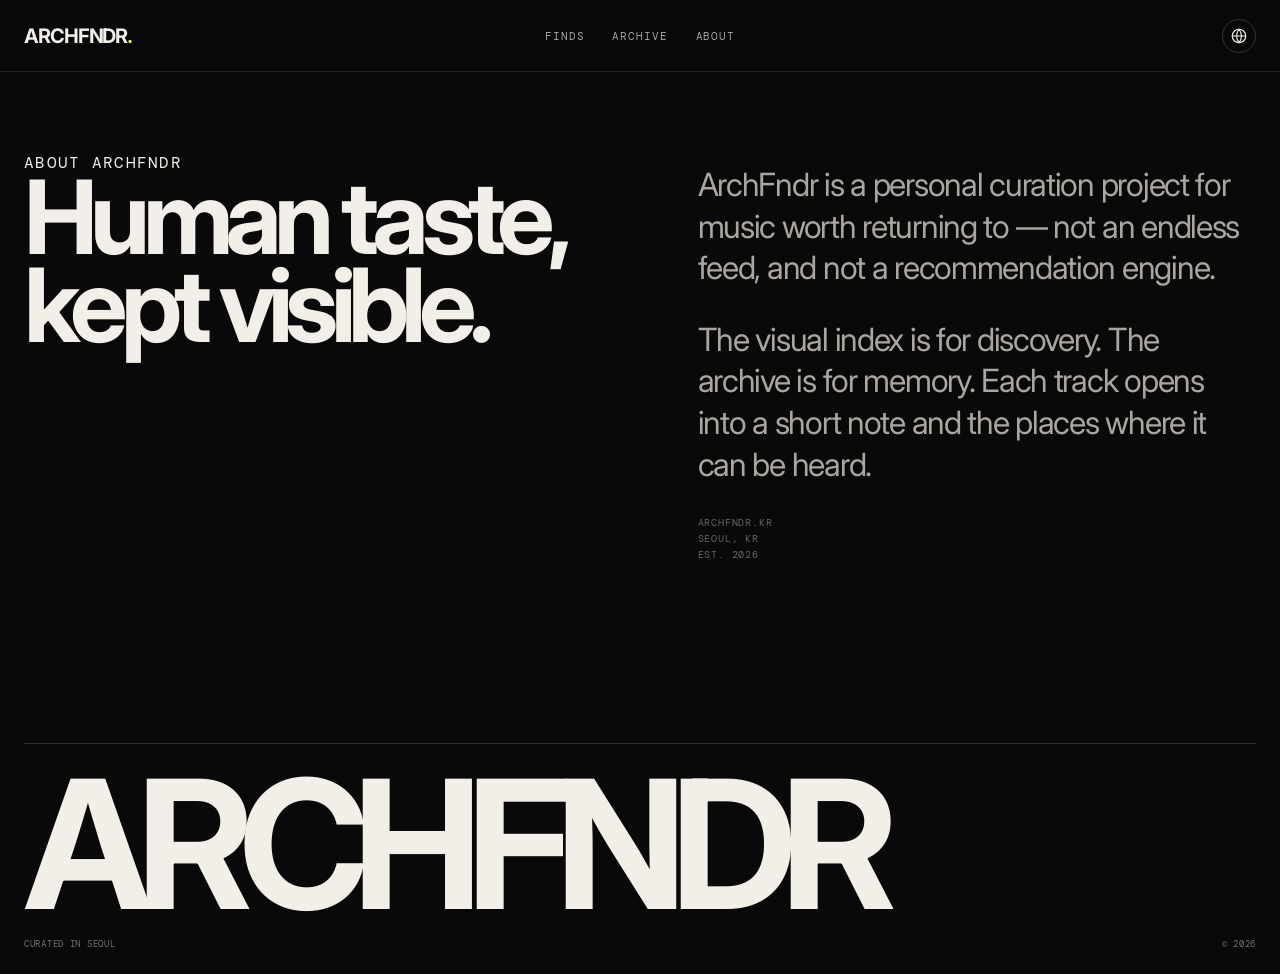
==== about/index.html @ dea7cc30 "Add About page to ArchFndr prototype" ====
<!DOCTYPE html>
<html lang="en">
<head>
  <meta charset="UTF-8">
  <meta name="viewport" content="width=device-width, initial-scale=1.0">
  <meta name="theme-color" content="#090909">
  <meta name="description" content="About ArchFndr.">
  <title>About — ArchFndr</title>
  <link rel="icon" href="/favicon.svg" type="image/svg+xml">
  <link rel="preconnect" href="https://fonts.googleapis.com">
  <link rel="preconnect" href="https://fonts.gstatic.com" crossorigin>
  <link href="https://fonts.googleapis.com/css2?family=DM+Mono:wght@300;400;500&family=Inter:wght@400;500;600;700&display=swap" rel="stylesheet">
  <link rel="stylesheet" href="/style.css?v=20260901-3">
</head>
<body class="page-about" data-page="about">
  <header class="site-header">
    <a class="brand" href="/">ARCHFNDR<span>.</span></a>
    <nav class="main-nav" aria-label="Primary navigation">
      <a href="/finds/" data-en="FINDS" data-ko="발견">FINDS</a>
      <a href="/archive/" data-en="ARCHIVE" data-ko="아카이브">ARCHIVE</a>
      <a href="/about/" data-en="ABOUT" data-ko="소개">ABOUT</a>
    </nav>
    <div class="header-actions">
      <button class="lang-toggle" type="button" aria-label="한국어로 보기"><svg aria-hidden="true" viewBox="0 0 24 24" width="18" height="18" fill="none" stroke="currentColor" stroke-width="1.55" stroke-linecap="round" stroke-linejoin="round"><circle cx="12" cy="12" r="9"></circle><path d="M3 12h18M12 3a14 14 0 0 1 0 18M12 3a14 14 0 0 0 0 18"></path></svg></button>
      <button class="menu-toggle" type="button">MENU</button>
    </div>
  </header>
  <main class="shell about-layout">
    <div><span class="eyebrow" data-en="ABOUT ARCHFNDR" data-ko="ARCHFNDR 소개">ABOUT ARCHFNDR</span><h1 data-en="Human taste, kept visible." data-ko="사람의 취향을, 보이는 곳에.">Human taste, kept visible.</h1></div>
    <div class="about-text">
      <p data-en="ArchFndr is a personal curation project for music worth returning to — not an endless feed, and not a recommendation engine." data-ko="ArchFndr는 다시 돌아가 듣고 싶은 음악을 모으는 개인 큐레이션 프로젝트입니다. 끝없는 피드도, 추천 알고리즘도 아닙니다.">ArchFndr is a personal curation project for music worth returning to — not an endless feed, and not a recommendation engine.</p>
      <p data-en="The visual index is for discovery. The archive is for memory. Each track opens into a short note and the places where it can be heard." data-ko="비주얼 인덱스는 발견을 위한 곳이고, 아카이브는 기억을 위한 곳입니다. 각 곡을 열면 짧은 코멘트와 감상 링크가 나타납니다.">The visual index is for discovery. The archive is for memory. Each track opens into a short note and the places where it can be heard.</p>
      <p class="about-note">ARCHFNDR.KR<br>SEOUL, KR<br>EST. 2026</p>
    </div>
  </main>
  <footer class="site-footer shell"><div class="footer-mark">ARCHFNDR</div><div class="footer-meta"><span data-en="CURATED IN SEOUL" data-ko="서울에서 큐레이션">CURATED IN SEOUL</span><span>© <span id="year"></span></span></div></footer>
  <script src="/songs.js?v=20260901-3"></script>
  <script src="/script.js?v=20260901-3"></script>
</body>
</html>
---- style.css ----
@font-face{font-family:"ArchFndr Custom";src:url("/assets/fonts/archfndr-hero.woff2") format("woff2");font-style:normal;font-weight:400;font-display:swap}
:root{--bg:#090909;--fg:#f1efe8;--muted:#8e8b84;--line:#2b2b2b;--acid:#dfff4f;--shell:calc(100% - 48px)}
*{box-sizing:border-box}html{scroll-behavior:smooth}body{margin:0;background:var(--bg);color:var(--fg);font-family:Inter,Arial,sans-serif;-webkit-font-smoothing:antialiased}body.drawer-open{overflow:hidden}a{color:inherit;text-decoration:none}button{font:inherit}.shell{width:min(var(--shell),1600px);margin:0 auto}.site-header{height:72px;position:sticky;top:0;z-index:60;display:grid;grid-template-columns:1fr auto 1fr;align-items:center;padding:0 24px;border-bottom:1px solid rgba(255,255,255,.09);background:rgba(9,9,9,.88);backdrop-filter:blur(18px)}.brand{font-size:20px;font-weight:700;letter-spacing:-.055em}.brand span{color:var(--acid)}.main-nav{display:flex;gap:28px;font-family:"DM Mono",monospace;font-size:11px;letter-spacing:.08em}.main-nav a{opacity:.68}.main-nav a:hover,.main-nav a.active{opacity:1}.header-actions{justify-self:end;display:flex;align-items:center;gap:10px}.lang-toggle,.menu-toggle{height:34px;border:1px solid #343434;background:transparent;color:inherit;border-radius:999px;cursor:pointer}.lang-toggle{width:34px;display:grid;place-items:center;padding:0}.lang-toggle:hover,.menu-toggle:hover{border-color:#666}.menu-toggle{display:none;padding:0 12px;font-family:"DM Mono",monospace;font-size:10px}.micro,.section-kicker,.footer-meta,.eyebrow,.archive-number,.tag,.pagination{font-family:"DM Mono",monospace;letter-spacing:.08em;text-transform:uppercase}.home-hero{min-height:calc(100vh - 72px);padding:42px 0 34px;display:grid;grid-template-columns:minmax(0,1.12fr) minmax(360px,.62fr);gap:clamp(36px,7vw,120px);align-items:end}.hero-copy{align-self:stretch;display:flex;flex-direction:column;justify-content:flex-end;padding-bottom:8px}.hero-title{margin:0;display:flex;flex-direction:column;gap:.13em;font-family:"ArchFndr Custom",Inter,Arial,sans-serif;font-weight:400;font-size:clamp(62px,8.7vw,150px);letter-spacing:-.05em}.hero-title>span{display:block;line-height:1.02}.hero-bottom{margin-top:42px;display:flex;align-items:flex-end;justify-content:space-between;gap:30px;max-width:820px}.hero-bottom p{max-width:420px;margin:0;color:#a29f98;line-height:1.55;font-size:15px}.under-link{font-family:"DM Mono",monospace;font-size:10px;border-bottom:1px solid #555;padding-bottom:4px;white-space:nowrap}.featured-card{display:block;width:100%;padding:0;border:0;border-top:1px solid var(--line);background:transparent;color:inherit;text-align:left;cursor:pointer}.featured-cover{aspect-ratio:1;background:#151515 center/cover no-repeat}.featured-info{display:grid;grid-template-columns:1fr 1fr;gap:24px;padding:18px 0 0}.featured-info h2{font-size:34px;letter-spacing:-.05em;margin:7px 0 2px}.featured-info p{margin:0;color:#99958d}.micro{font-size:9px;color:#77746f}.featured-note{align-self:end!important;text-align:right;font-family:"DM Mono",monospace;font-size:11px}.home-preview{padding:130px 0 120px;border-top:1px solid var(--line)}.section-kicker{display:flex;justify-content:space-between;align-items:center;margin-bottom:26px;font-size:10px;color:#8b8984}.visual-grid{display:grid;grid-template-columns:repeat(3,minmax(0,1fr));gap:44px 18px}.visual-card{border:0;padding:0;background:transparent;color:inherit;text-align:left;cursor:pointer;min-width:0}.visual-art{aspect-ratio:1;overflow:hidden;background:#151515 center/cover no-repeat;position:relative}.visual-art::after{content:"";position:absolute;inset:0;border:1px solid rgba(255,255,255,.08);pointer-events:none}.visual-card:hover .visual-art{filter:brightness(.9)}.visual-meta{padding-top:12px;display:grid;grid-template-columns:1fr auto;gap:12px;align-items:start}.visual-meta h3{font-size:18px;line-height:1.12;margin:0 0 4px;letter-spacing:-.035em}.visual-meta p{margin:0;color:#85827c;font-size:13px}.visual-index{font-family:"DM Mono",monospace;font-size:9px;color:#696760;padding-top:3px}.tone-sand{background:linear-gradient(145deg,#85624b 0 30%,#d8bb8a 31% 56%,#442c28 57% 100%)}.tone-violet{background:radial-gradient(circle at 67% 36%,#e6b9ff 0 7%,transparent 7.5%),linear-gradient(140deg,#251426,#643f75 44%,#151515 45% 74%,#7e586f 75%)}.tone-blue{background:linear-gradient(155deg,#aecad8,#2a5267 44%,#111 45% 67%,#7ea1b2 68%)}.tone-green{background:radial-gradient(circle at 34% 30%,#d4eaa5 0 11%,transparent 12%),linear-gradient(145deg,#355b41,#111 50%,#9aaa77 51% 67%,#283a2e 68%)}.tone-orange{background:linear-gradient(140deg,#f27722 0 52%,#352017 53% 66%,#db9a69 67%)}.tone-grey{background:linear-gradient(135deg,#d5d5cf 0 48%,#73736d 49% 51%,#161616 52%)}
.page-shell{padding:56px 0 120px;min-height:calc(100vh - 72px)}.page-intro{display:grid;grid-template-columns:.55fr 1.45fr;gap:30px;align-items:end;padding-bottom:34px;border-bottom:1px solid var(--line);margin-bottom:34px}.page-intro .eyebrow{font-size:10px;color:#777}.page-intro h1{margin:0;font-size:clamp(58px,8vw,138px);line-height:.84;letter-spacing:-.075em;font-weight:600}.page-intro p{margin:14px 0 0;color:#8d8983;max-width:560px;line-height:1.5}.pagination{display:flex;justify-content:center;align-items:center;gap:7px;margin-top:58px;font-size:10px}.pagination button{border:1px solid #353535;color:#aaa;background:transparent;border-radius:99px;min-width:34px;height:34px;cursor:pointer}.pagination button.active,.pagination button:hover{background:var(--fg);color:var(--bg);border-color:var(--fg)}.pagination button:disabled{opacity:.25;cursor:default}
.site-footer{padding:30px 0 24px;border-top:1px solid var(--line)}.footer-mark{font-size:clamp(64px,14vw,220px);font-weight:700;line-height:.78;letter-spacing:-.085em;overflow:hidden}.footer-meta{display:flex;justify-content:space-between;margin-top:24px;font-size:9px;color:#74726d}
.track-drawer{position:fixed;inset:0;z-index:100;pointer-events:none;visibility:hidden}.track-drawer.open{pointer-events:auto;visibility:visible}.drawer-backdrop{position:absolute;inset:0;border:0;background:rgba(0,0,0,.58);opacity:0;transition:opacity .28s;cursor:default}.track-drawer.open .drawer-backdrop{opacity:1}.drawer-panel{position:absolute;right:0;top:0;height:100%;width:min(520px,92vw);background:#f0eee7;color:#111;transform:translateX(100%);transition:transform .34s cubic-bezier(.2,.7,.2,1);overflow:auto;padding:18px 22px 34px}.track-drawer.open .drawer-panel{transform:translateX(0)}.drawer-close{margin-left:auto;display:block;width:36px;height:36px;border:1px solid #bbb;border-radius:50%;background:transparent;font-size:22px;cursor:pointer}.drawer-cover{aspect-ratio:1;margin:44px 0 24px;background:#ccc center/cover no-repeat}.drawer-kicker{font-family:"DM Mono",monospace;font-size:9px;letter-spacing:.09em;color:#65635e}.drawer-title{font-size:48px;line-height:.92;letter-spacing:-.06em;margin:10px 0 4px}.drawer-artist{font-size:15px;margin:0;color:#5e5d58}.drawer-tags{display:flex;gap:6px;flex-wrap:wrap;margin:22px 0}.drawer-tags .tag{border:1px solid #999;border-radius:999px;padding:6px 9px;font-size:9px}.drawer-quote{font-size:25px;line-height:1.18;letter-spacing:-.035em;margin:32px 0 16px}.drawer-description{font-size:15px;line-height:1.6;color:#56534e}.drawer-links{display:grid;grid-template-columns:1fr;gap:7px;margin-top:34px}.drawer-links a{border-top:1px solid #aaa;padding:13px 0;display:flex;justify-content:space-between;font-family:"DM Mono",monospace;font-size:10px}.drawer-links a:last-child{border-bottom:1px solid #aaa}
.page-archive{--bg:#b3b3b3;--fg:#101010;--muted:#4a4a4a;--line:#7c7c7c;background:#b3b3b3;color:#101010}.page-archive .site-header{background:rgba(179,179,179,.9);border-color:rgba(0,0,0,.17)}.page-archive .brand span{color:#101010}.page-archive .lang-toggle,.page-archive .menu-toggle{border-color:#777}.archive-page{padding:42px 0 100px}.archive-head{display:flex;justify-content:space-between;align-items:end;padding-bottom:22px;border-bottom:1px solid #777}.archive-head h1{margin:0;font-size:clamp(54px,7vw,112px);letter-spacing:-.075em;line-height:.85}.archive-head p{margin:0;font-family:"DM Mono",monospace;font-size:9px;letter-spacing:.08em}.archive-list{border-bottom:1px solid #777}.archive-row{width:100%;display:grid;grid-template-columns:130px minmax(280px,1.4fr) 1fr 44px;gap:18px;align-items:center;padding:15px 2px;border:0;border-top:1px solid #777;background:transparent;color:inherit;text-align:left;cursor:pointer}.archive-row:first-child{border-top:0}.archive-row:hover{background:rgba(255,255,255,.16)}.archive-number{font-size:10px;letter-spacing:.12em}.archive-title{font-size:22px;font-weight:700;letter-spacing:-.045em}.archive-title small{display:block;margin-top:2px;font-size:11px;font-weight:400;color:#444;letter-spacing:0}.archive-tags{display:flex;gap:6px;flex-wrap:wrap}.archive-tags .tag{font-size:9px;padding:5px 9px;border:1px solid #666;border-radius:999px}.archive-arrow{font-size:21px;text-align:right}.page-archive .pagination button{border-color:#747474;color:#222}.page-archive .pagination button.active,.page-archive .pagination button:hover{background:#111;color:#eee;border-color:#111}.page-archive .site-footer{border-color:#777}.page-archive .footer-meta{color:#4e4e4e}
.about-layout{display:grid;grid-template-columns:1fr 1fr;gap:9vw;padding:80px 0 150px}.about-layout h1{font-size:clamp(64px,8vw,132px);line-height:.86;letter-spacing:-.075em;margin:0}.about-text{padding-top:12px}.about-text p{font-size:clamp(22px,2.5vw,36px);line-height:1.3;letter-spacing:-.04em;color:#aaa69f;margin:0 0 30px}.about-note{font-family:"DM Mono",monospace!important;font-size:10px!important;letter-spacing:.08em!important;line-height:1.6!important;color:#686660!important}
@media(max-width:1000px){.home-hero{grid-template-columns:1fr;min-height:auto}.featured-card{max-width:680px;margin:40px 0 0 auto}.visual-grid{grid-template-columns:repeat(2,1fr)}.page-intro{grid-template-columns:1fr}.about-layout{grid-template-columns:1fr;gap:50px}.archive-row{grid-template-columns:90px minmax(200px,1fr) .9fr 28px}}
@media(max-width:700px){:root{--shell:calc(100% - 30px)}.site-header{height:62px;grid-template-columns:1fr auto;padding:0 15px}.main-nav{display:none;position:absolute;left:0;right:0;top:62px;padding:20px 15px 24px;background:var(--bg);border-bottom:1px solid var(--line);flex-direction:column}.main-nav.open{display:flex}.menu-toggle{display:block}.home-hero{padding-top:30px;min-height:calc(100svh - 62px)}.hero-title{font-size:16vw;gap:.18em}.hero-title>span{line-height:1.02}.hero-bottom{align-items:flex-start;flex-direction:column;margin-top:34px}.featured-info{grid-template-columns:1fr}.featured-note{text-align:left}.home-preview{padding:90px 0 90px}.visual-grid{grid-template-columns:1fr;gap:38px}.page-shell{padding-top:38px}.page-intro h1{font-size:18vw}.archive-page{padding-top:32px}.archive-head{align-items:flex-start;flex-direction:column;gap:18px}.archive-row{grid-template-columns:54px 1fr 26px;padding:16px 0}.archive-tags{display:none}.archive-title{font-size:18px}.about-layout{padding-top:60px}.footer-mark{font-size:20vw}.drawer-panel{padding-left:16px;padding-right:16px}}
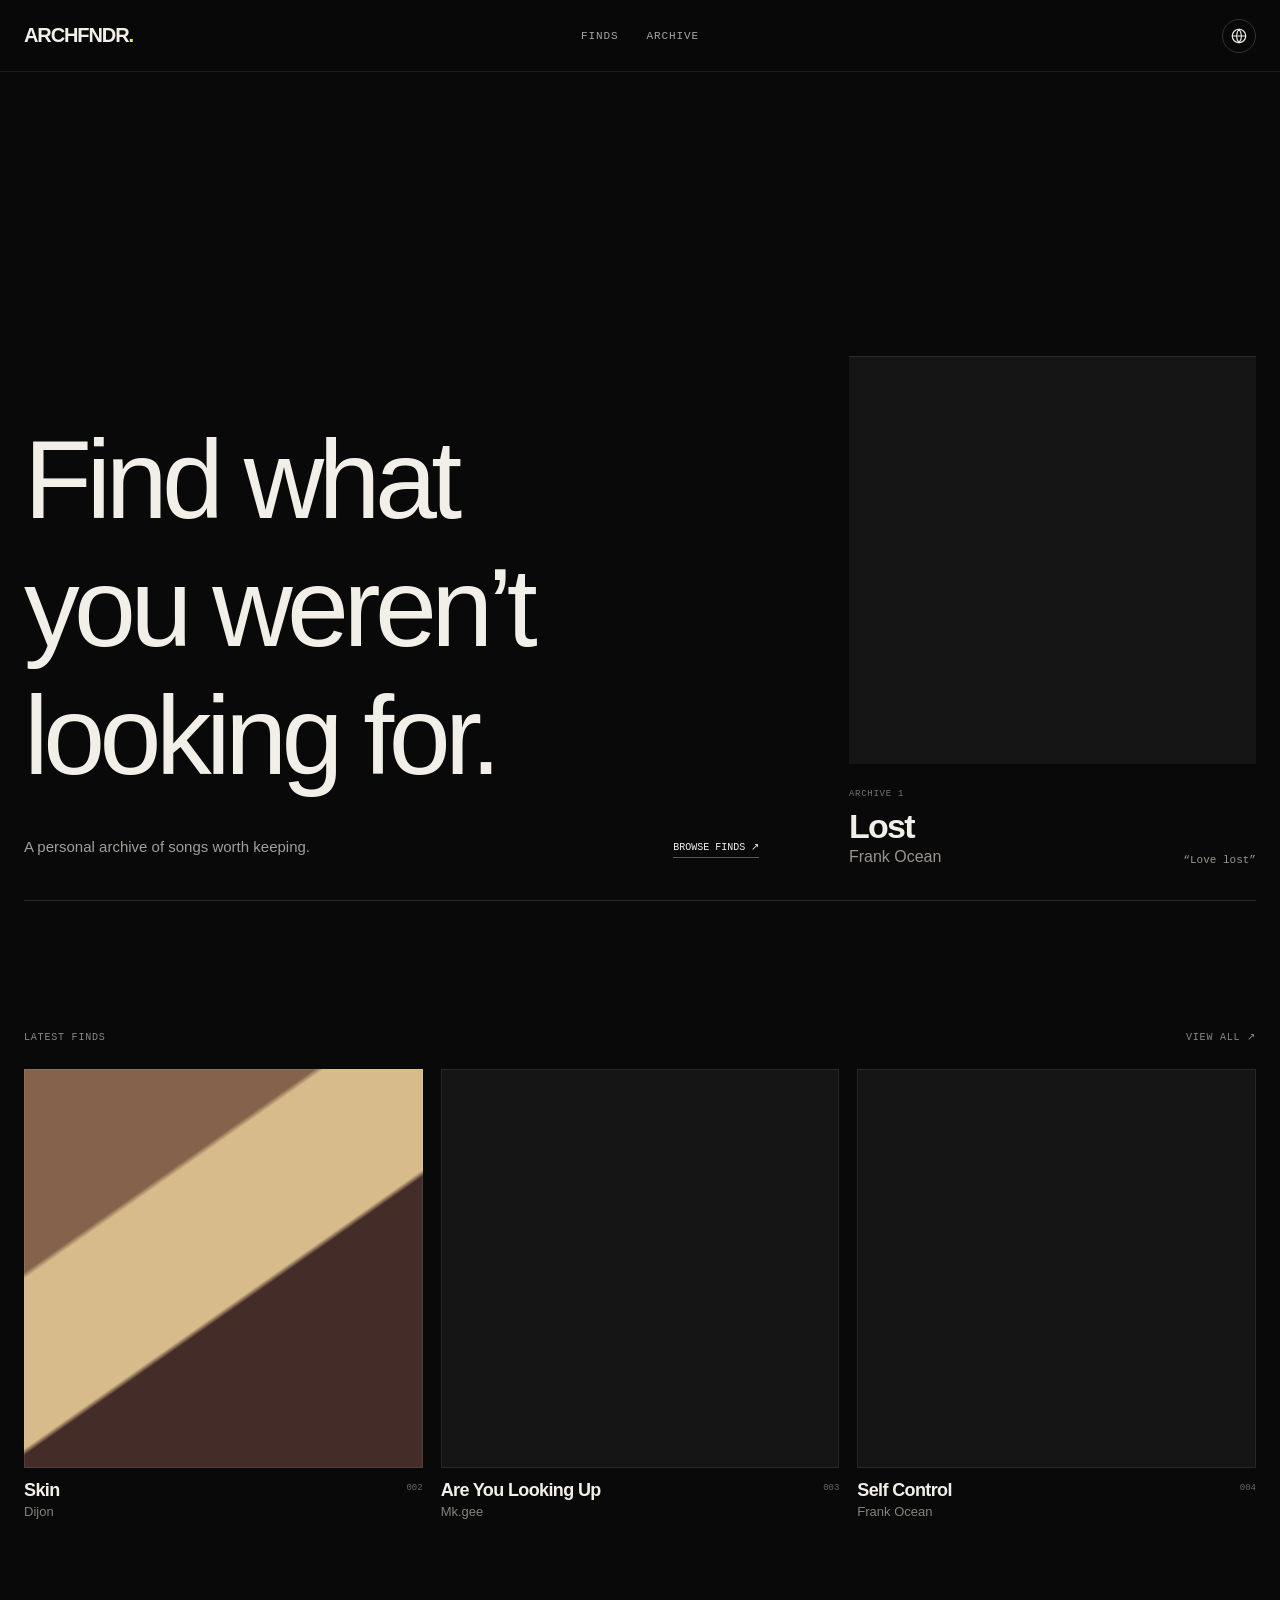
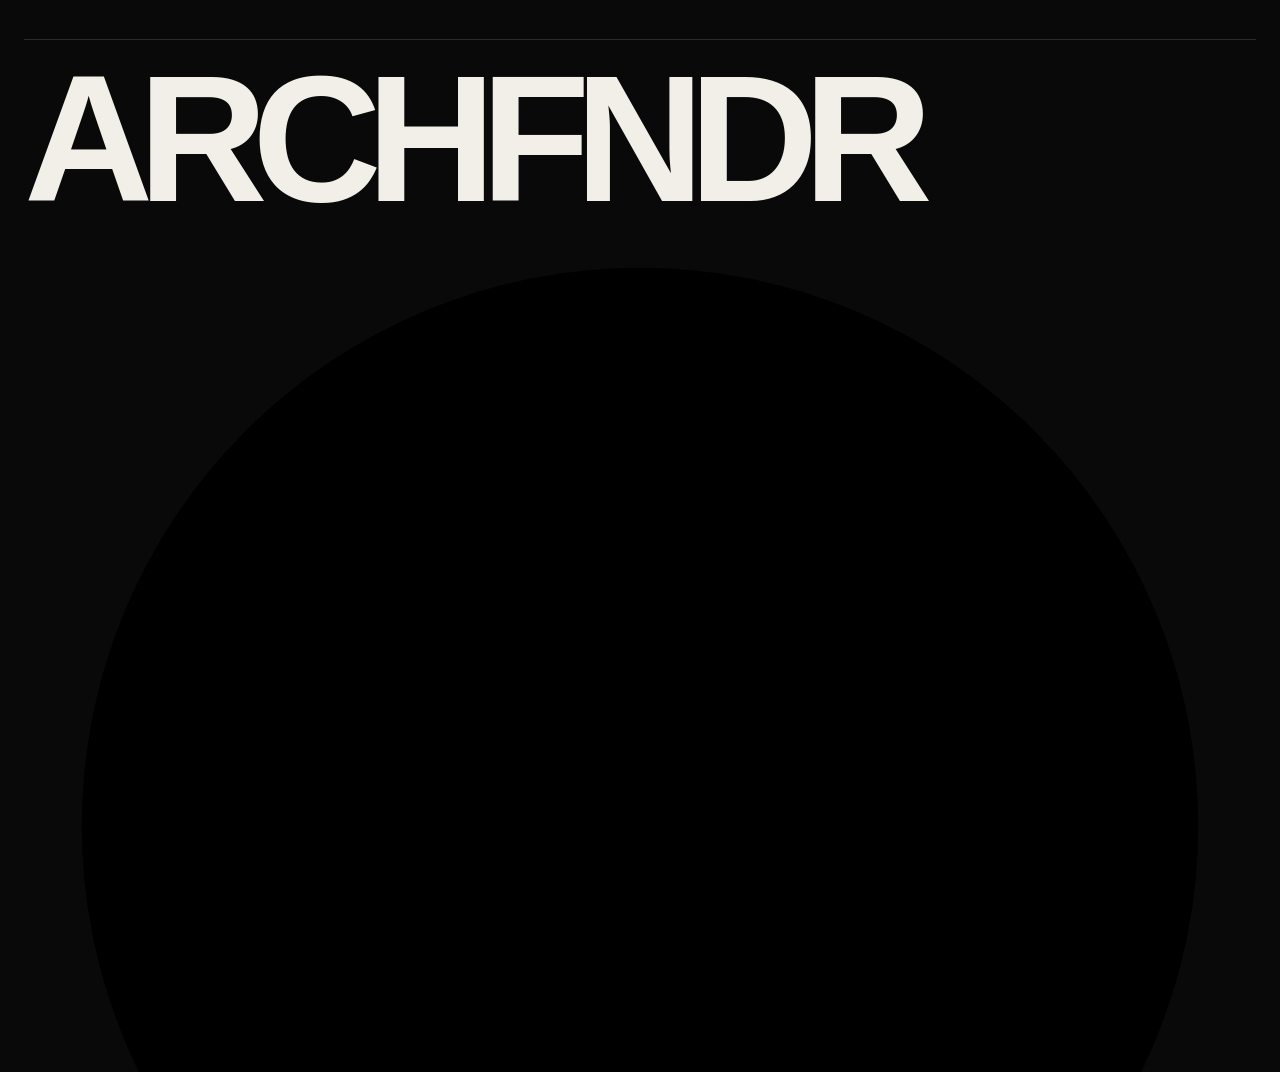
==== commit 7f019feb: "Retire About page and redirect to home" ====
--- a/about/index.html
+++ b/about/index.html
@@ -1,40 +1 @@
-<!DOCTYPE html>
-<html lang="en">
-<head>
-  <meta charset="UTF-8">
-  <meta name="viewport" content="width=device-width, initial-scale=1.0">
-  <meta name="theme-color" content="#090909">
-  <meta name="description" content="About ArchFndr.">
-  <title>About — ArchFndr</title>
-  <link rel="icon" href="/favicon.svg" type="image/svg+xml">
-  <link rel="preconnect" href="https://fonts.googleapis.com">
-  <link rel="preconnect" href="https://fonts.gstatic.com" crossorigin>
-  <link href="https://fonts.googleapis.com/css2?family=DM+Mono:wght@300;400;500&family=Inter:wght@400;500;600;700&display=swap" rel="stylesheet">
-  <link rel="stylesheet" href="/style.css?v=20260901-3">
-</head>
-<body class="page-about" data-page="about">
-  <header class="site-header">
-    <a class="brand" href="/">ARCHFNDR<span>.</span></a>
-    <nav class="main-nav" aria-label="Primary navigation">
-      <a href="/finds/" data-en="FINDS" data-ko="발견">FINDS</a>
-      <a href="/archive/" data-en="ARCHIVE" data-ko="아카이브">ARCHIVE</a>
-      <a href="/about/" data-en="ABOUT" data-ko="소개">ABOUT</a>
-    </nav>
-    <div class="header-actions">
-      <button class="lang-toggle" type="button" aria-label="한국어로 보기"><svg aria-hidden="true" viewBox="0 0 24 24" width="18" height="18" fill="none" stroke="currentColor" stroke-width="1.55" stroke-linecap="round" stroke-linejoin="round"><circle cx="12" cy="12" r="9"></circle><path d="M3 12h18M12 3a14 14 0 0 1 0 18M12 3a14 14 0 0 0 0 18"></path></svg></button>
-      <button class="menu-toggle" type="button">MENU</button>
-    </div>
-  </header>
-  <main class="shell about-layout">
-    <div><span class="eyebrow" data-en="ABOUT ARCHFNDR" data-ko="ARCHFNDR 소개">ABOUT ARCHFNDR</span><h1 data-en="Human taste, kept visible." data-ko="사람의 취향을, 보이는 곳에.">Human taste, kept visible.</h1></div>
-    <div class="about-text">
-      <p data-en="ArchFndr is a personal curation project for music worth returning to — not an endless feed, and not a recommendation engine." data-ko="ArchFndr는 다시 돌아가 듣고 싶은 음악을 모으는 개인 큐레이션 프로젝트입니다. 끝없는 피드도, 추천 알고리즘도 아닙니다.">ArchFndr is a personal curation project for music worth returning to — not an endless feed, and not a recommendation engine.</p>
-      <p data-en="The visual index is for discovery. The archive is for memory. Each track opens into a short note and the places where it can be heard." data-ko="비주얼 인덱스는 발견을 위한 곳이고, 아카이브는 기억을 위한 곳입니다. 각 곡을 열면 짧은 코멘트와 감상 링크가 나타납니다.">The visual index is for discovery. The archive is for memory. Each track opens into a short note and the places where it can be heard.</p>
-      <p class="about-note">ARCHFNDR.KR<br>SEOUL, KR<br>EST. 2026</p>
-    </div>
-  </main>
-  <footer class="site-footer shell"><div class="footer-mark">ARCHFNDR</div><div class="footer-meta"><span data-en="CURATED IN SEOUL" data-ko="서울에서 큐레이션">CURATED IN SEOUL</span><span>© <span id="year"></span></span></div></footer>
-  <script src="/songs.js?v=20260901-3"></script>
-  <script src="/script.js?v=20260901-3"></script>
-</body>
-</html>
+<!doctype html><html lang="en"><head><meta charset="utf-8"><meta name="viewport" content="width=device-width,initial-scale=1"><meta http-equiv="refresh" content="0; url=/"><link rel="canonical" href="https://archfndr.kr/"><title>ArchFndr</title></head><body><p><a href="/">ArchFndr</a></p></body></html>
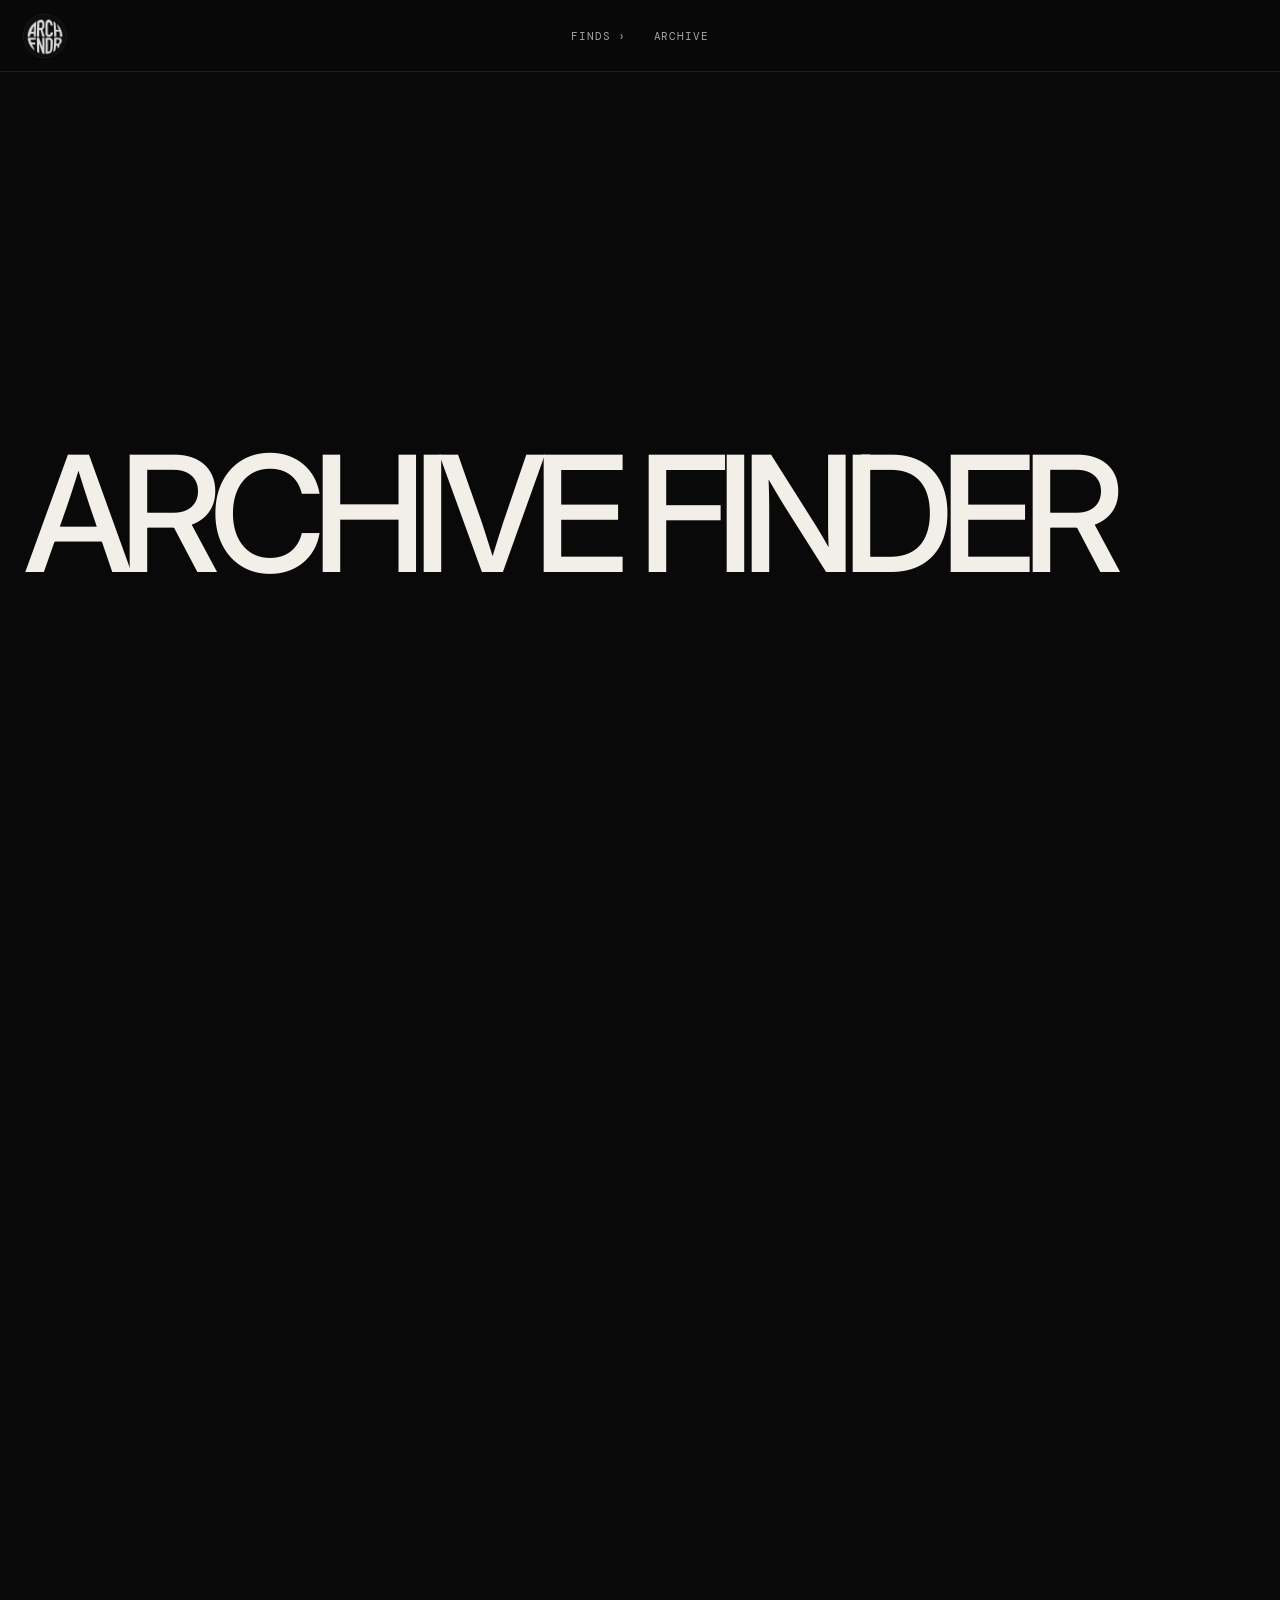
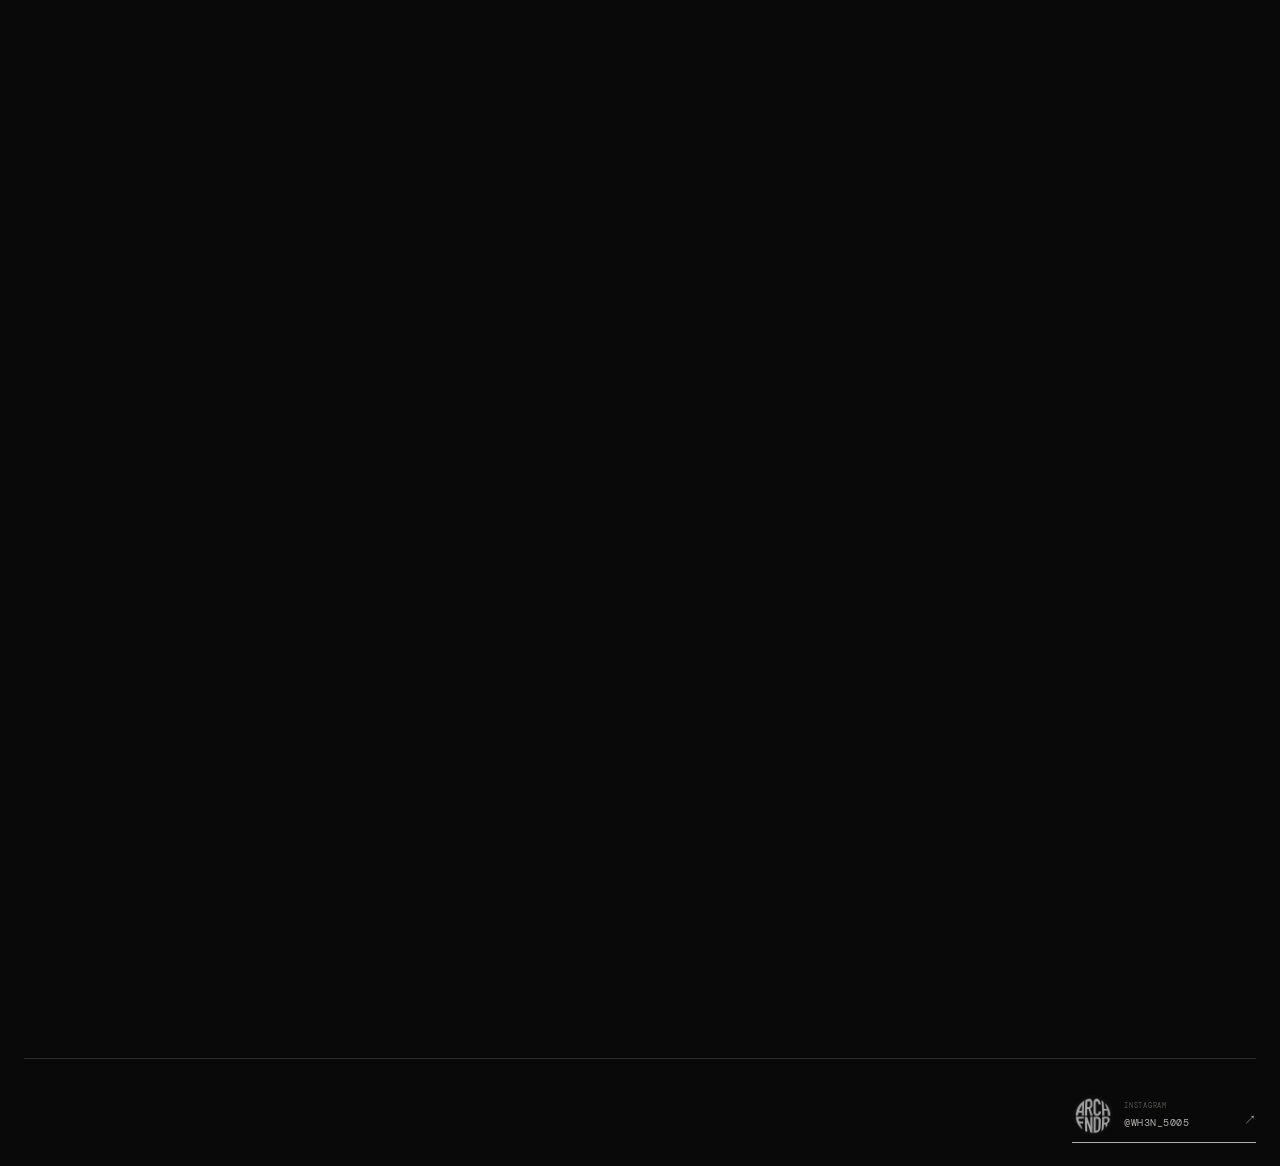
==== commit 66732a20: "Unify ArchFndr into one Korean editorial and English interface" ====
--- a/about/index.html
+++ b/about/index.html
@@ -1 +1 @@
-<!doctype html><html lang="en"><head><meta charset="utf-8"><meta name="viewport" content="width=device-width,initial-scale=1"><meta http-equiv="refresh" content="0; url=/"><link rel="canonical" href="https://archfndr.kr/"><title>ArchFndr</title></head><body><p><a href="/">ArchFndr</a></p></body></html>+<!doctype html><html lang="ko"><head><meta charset="utf-8"><meta name="viewport" content="width=device-width,initial-scale=1"><meta http-equiv="refresh" content="0; url=/"><link rel="canonical" href="https://archfndr.kr/"><title>ArchFndr</title></head><body><p><a href="/">ArchFndr</a></p></body></html>
